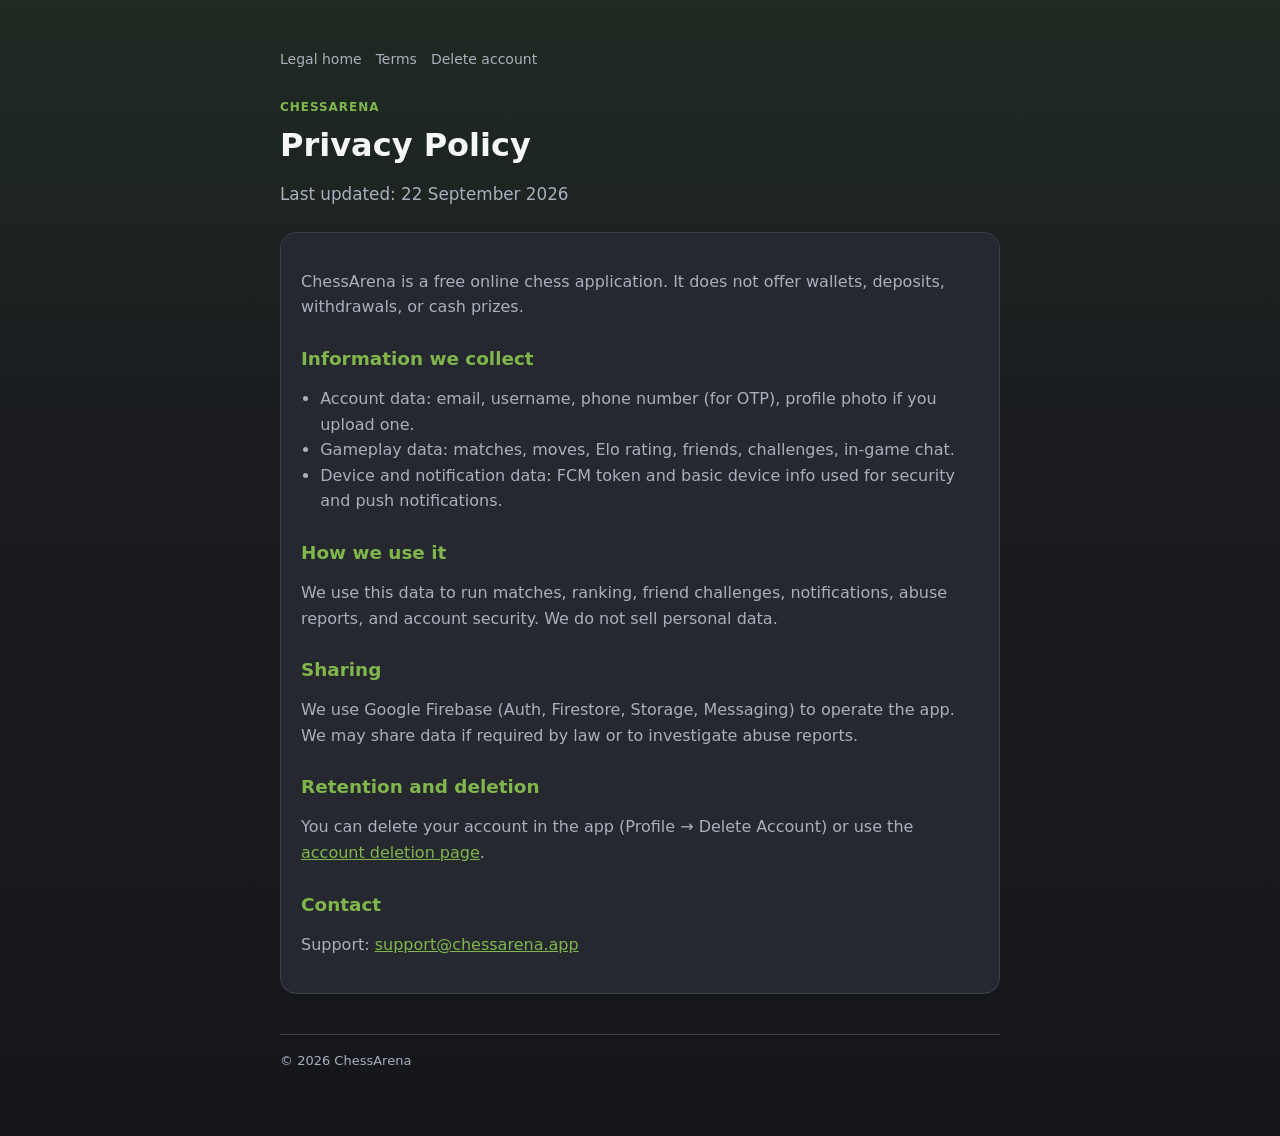
==== privacy-policy.html @ 6ccd4370 "Deploy ChessArena legal pages" ====
<!DOCTYPE html>
<html lang="en">
<head>
  <meta charset="utf-8" />
  <meta name="viewport" content="width=device-width, initial-scale=1" />
  <title>Privacy Policy — ChessArena</title>
  <link rel="stylesheet" href="styles.css" />
</head>
<body>
  <main class="wrap">
    <nav class="nav">
      <a href="index.html">Legal home</a>
      <a href="terms.html">Terms</a>
      <a href="delete-account.html">Delete account</a>
    </nav>
    <p class="eyebrow">ChessArena</p>
    <h1>Privacy Policy</h1>
    <p class="lead">Last updated: 22 September 2026</p>
    <div class="card">
      <p>ChessArena is a free online chess application. It does not offer wallets, deposits, withdrawals, or cash prizes.</p>
      <h2>Information we collect</h2>
      <ul>
        <li>Account data: email, username, phone number (for OTP), profile photo if you upload one.</li>
        <li>Gameplay data: matches, moves, Elo rating, friends, challenges, in-game chat.</li>
        <li>Device and notification data: FCM token and basic device info used for security and push notifications.</li>
      </ul>
      <h2>How we use it</h2>
      <p>We use this data to run matches, ranking, friend challenges, notifications, abuse reports, and account security. We do not sell personal data.</p>
      <h2>Sharing</h2>
      <p>We use Google Firebase (Auth, Firestore, Storage, Messaging) to operate the app. We may share data if required by law or to investigate abuse reports.</p>
      <h2>Retention and deletion</h2>
      <p>You can delete your account in the app (Profile → Delete Account) or use the <a href="delete-account.html">account deletion page</a>.</p>
      <h2>Contact</h2>
      <p>Support: <a href="mailto:support@chessarena.app">support@chessarena.app</a></p>
    </div>
    <footer>© 2026 ChessArena</footer>
  </main>
</body>
</html>
---- styles.css ----
:root {
  --bg: #1a1c21;
  --card: #25282f;
  --text: #f5f6f8;
  --muted: #a8b0bd;
  --accent: #81b64c;
  --line: #3a404c;
}
* { box-sizing: border-box; }
body {
  margin: 0;
  font-family: "Segoe UI", system-ui, -apple-system, sans-serif;
  background: linear-gradient(180deg, #1f2a22 0%, var(--bg) 40%, #14161a 100%);
  color: var(--text);
  min-height: 100vh;
  line-height: 1.6;
}
.wrap {
  max-width: 760px;
  margin: 0 auto;
  padding: 48px 20px 64px;
}
.eyebrow {
  color: var(--accent);
  font-weight: 700;
  letter-spacing: 0.08em;
  text-transform: uppercase;
  font-size: 12px;
  margin: 0 0 8px;
}
h1, h2 { line-height: 1.2; }
h1 { font-size: 2rem; margin: 0 0 12px; }
h2 { font-size: 1.15rem; margin: 28px 0 10px; color: var(--accent); }
.lead, p, li { color: var(--muted); }
.lead { font-size: 1.05rem; margin-bottom: 24px; }
a { color: var(--accent); }
.card {
  background: var(--card);
  border: 1px solid var(--line);
  border-radius: 16px;
  padding: 20px;
  margin-top: 16px;
}
.links { list-style: none; padding: 0; margin: 24px 0 0; }
.links li { margin: 0 0 12px; }
.links a {
  display: block;
  padding: 14px 16px;
  background: var(--card);
  border: 1px solid var(--line);
  border-radius: 12px;
  text-decoration: none;
  color: var(--text);
  font-weight: 700;
}
.links a:hover { border-color: var(--accent); color: var(--accent); }
.nav {
  display: flex;
  gap: 14px;
  flex-wrap: wrap;
  margin-bottom: 28px;
  font-size: 14px;
}
.nav a { color: var(--muted); text-decoration: none; }
.nav a:hover { color: var(--accent); }
ol, ul { padding-left: 1.2rem; }
footer {
  margin-top: 40px;
  padding-top: 16px;
  border-top: 1px solid var(--line);
  color: var(--muted);
  font-size: 13px;
}
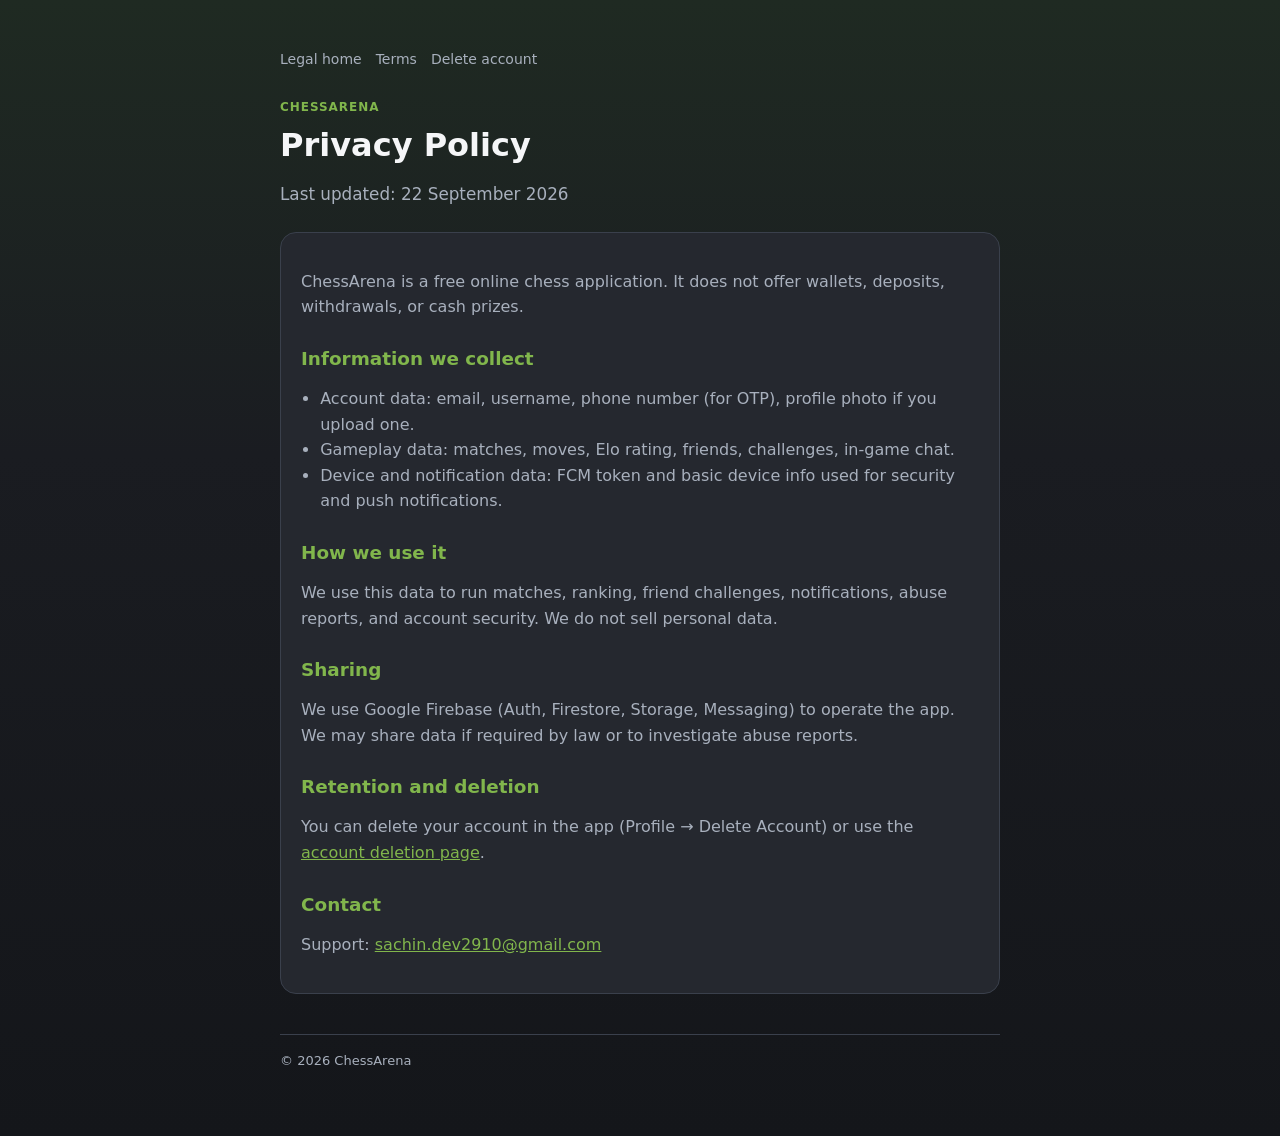
==== commit 47c359fb: "Update privacy-policy.html" ====
--- a/privacy-policy.html
+++ b/privacy-policy.html
@@ -31,7 +31,7 @@
       <h2>Retention and deletion</h2>
       <p>You can delete your account in the app (Profile → Delete Account) or use the <a href="delete-account.html">account deletion page</a>.</p>
       <h2>Contact</h2>
-      <p>Support: <a href="mailto:support@chessarena.app">support@chessarena.app</a></p>
+      <p>Support: <a href="mailto:sacchin.dev2910@gmail.com">sachin.dev2910@gmail.com</a></p>
     </div>
     <footer>© 2026 ChessArena</footer>
   </main>
